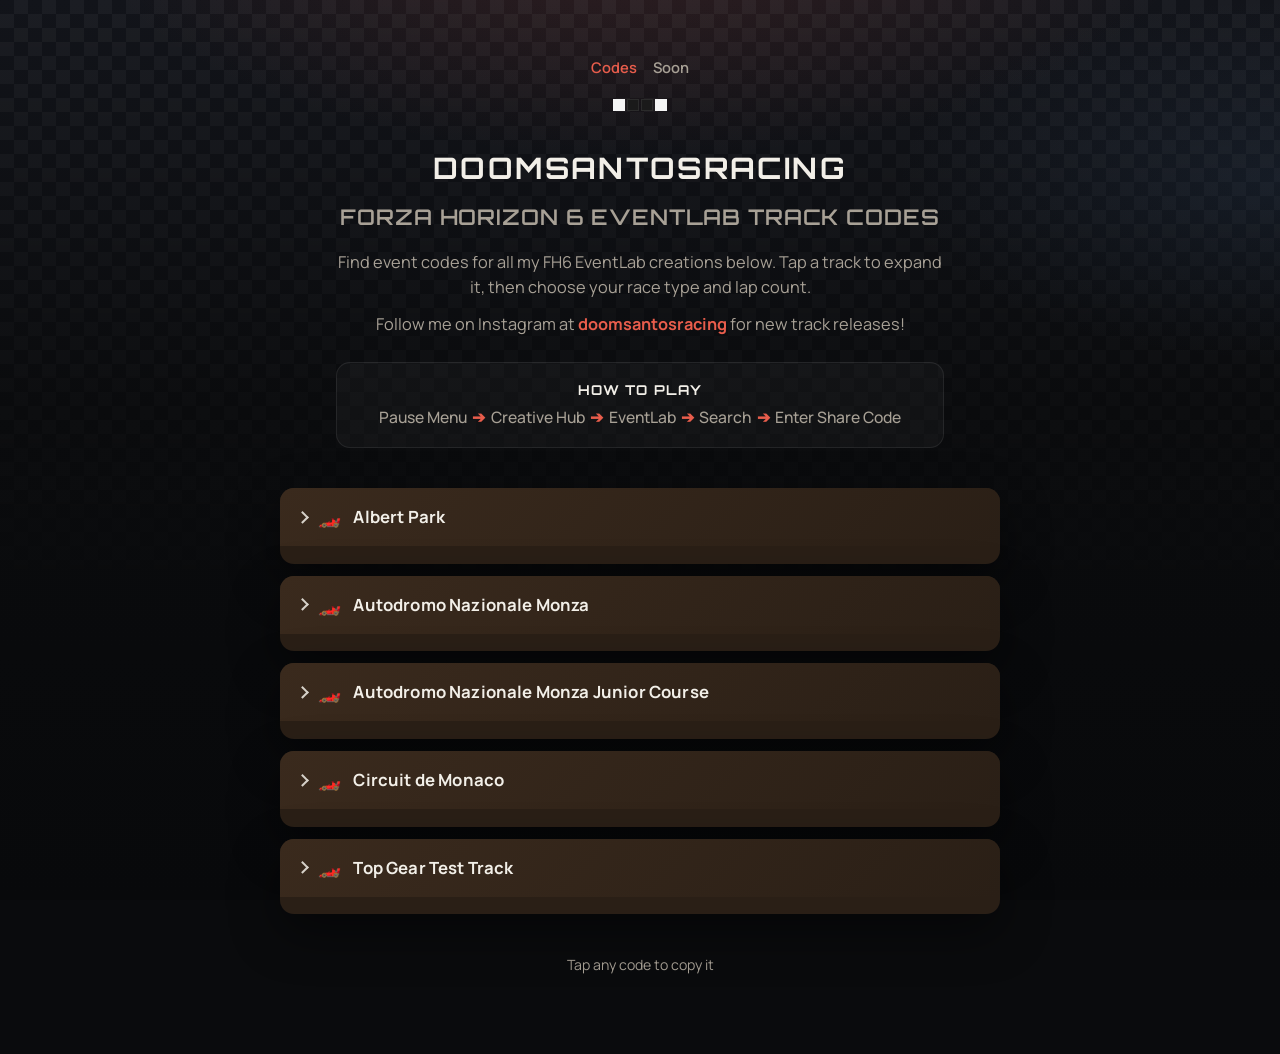
==== index.html @ 9445c9c2 "Replace public leaderboard with a vague coming-soon teaser. Hide the unfinished rankings UI while th" ====
<!DOCTYPE html>
<html lang="en">
  <head>
    <meta charset="UTF-8" />
    <meta name="viewport" content="width=device-width, initial-scale=1" />
    <meta
      name="description"
      content="Forza Horizon 6 EventLab track share codes from doomsantosracing. Tap a track, pick race type and laps, copy the code."
    />
    <title>Forza Horizon 6 EventLab Track Codes · doomsantosracing</title>
    <link rel="preconnect" href="https://fonts.googleapis.com" />
    <link rel="preconnect" href="https://fonts.gstatic.com" crossorigin />
    <link
      href="https://fonts.googleapis.com/css2?family=Orbitron:wght@600;700&family=Manrope:wght@400;500;600;700&display=swap"
      rel="stylesheet"
    />
    <link rel="stylesheet" href="styles.css" />
  </head>
  <body>
    <div class="atmosphere" aria-hidden="true"></div>

    <main class="page">
      <nav class="site-nav" aria-label="Site">
        <a href="./" aria-current="page">Codes</a>
        <a href="./leaderboard.html">Soon</a>
      </nav>
      <header class="hero">
        <div class="flag" aria-hidden="true">
          <span></span><span></span><span></span><span></span>
        </div>
        <p class="brand">doomsantosracing</p>
        <h1 id="page-title">Forza Horizon 6 EventLab Track Codes</h1>
        <p id="page-tagline" class="tagline"></p>
        <p class="instagram-line">
          Follow me on Instagram at
          <a id="instagram-link" href="#" target="_blank" rel="noopener noreferrer"
            >doomsantosracing</a
          >
          for new track releases!
        </p>
        <div class="how-to">
          <p class="how-to-title">How to play</p>
          <p class="how-to-steps">
            Pause Menu <span aria-hidden="true">➔</span> Creative Hub
            <span aria-hidden="true">➔</span> EventLab
            <span aria-hidden="true">➔</span> Search
            <span aria-hidden="true">➔</span> Enter Share Code
          </p>
        </div>
      </header>

      <section class="tracks" aria-label="Track codes">
        <div id="track-list" class="track-list"></div>
        <p id="load-error" class="load-error" hidden>
          Couldn’t load track data. Check that <code>data/tracks.json</code> is
          available.
        </p>
      </section>

      <footer class="footer">
        <p>Tap any code to copy it</p>
      </footer>
    </main>

    <div id="toast" class="toast" role="status" aria-live="polite" hidden></div>
    <script src="app.js" defer></script>
  </body>
</html>
---- styles.css ----
:root {
  --bg-deep: #0a0b0d;
  --bg-panel: #14161b;
  --bg-track: #2a1f16;
  --bg-track-hover: #35271c;
  --bg-variant: #1a2230;
  --bg-variant-open: #223044;
  --text: #f2efe8;
  --text-muted: #a8a196;
  --accent: #e85d4c;
  --accent-soft: rgba(232, 93, 76, 0.18);
  --line: rgba(255, 255, 255, 0.08);
  --shadow: 0 18px 50px rgba(0, 0, 0, 0.45);
  --radius: 14px;
  --font-display: "Orbitron", sans-serif;
  --font-body: "Manrope", sans-serif;
}

*,
*::before,
*::after {
  box-sizing: border-box;
}

html {
  scroll-behavior: smooth;
}

body {
  margin: 0;
  min-height: 100vh;
  font-family: var(--font-body);
  color: var(--text);
  background: var(--bg-deep);
  line-height: 1.55;
}

.atmosphere {
  position: fixed;
  inset: 0;
  z-index: -1;
  background:
    radial-gradient(ellipse 80% 50% at 50% -10%, rgba(232, 93, 76, 0.16), transparent 55%),
    radial-gradient(ellipse 60% 40% at 100% 20%, rgba(70, 110, 160, 0.12), transparent 50%),
    linear-gradient(180deg, #12141a 0%, var(--bg-deep) 45%, #08090b 100%);
}

.atmosphere::after {
  content: "";
  position: absolute;
  inset: 0;
  opacity: 0.07;
  background-image:
    linear-gradient(45deg, #fff 25%, transparent 25%),
    linear-gradient(-45deg, #fff 25%, transparent 25%),
    linear-gradient(45deg, transparent 75%, #fff 75%),
    linear-gradient(-45deg, transparent 75%, #fff 75%);
  background-size: 28px 28px;
  background-position: 0 0, 0 14px, 14px -14px, -14px 0;
  mask-image: linear-gradient(180deg, rgba(0, 0, 0, 0.55), transparent 70%);
  pointer-events: none;
}

.page {
  width: min(720px, calc(100% - 2rem));
  margin: 0 auto;
  padding: 3.5rem 0 4rem;
}

.hero {
  text-align: center;
  margin-bottom: 2.5rem;
  animation: rise 0.7s ease both;
}

.flag {
  display: grid;
  grid-template-columns: repeat(4, 12px);
  grid-template-rows: repeat(2, 12px);
  gap: 2px;
  width: fit-content;
  margin: 0 auto 1.25rem;
}

.flag span {
  background: #f5f5f5;
}

.flag span:nth-child(2),
.flag span:nth-child(3),
.flag span:nth-child(5),
.flag span:nth-child(8) {
  background: #1a1a1a;
  box-shadow: inset 0 0 0 1px rgba(255, 255, 255, 0.08);
}

.brand {
  margin: 0 0 0.6rem;
  font-family: var(--font-display);
  font-size: clamp(1.35rem, 4vw, 1.85rem);
  font-weight: 700;
  letter-spacing: 0.08em;
  text-transform: uppercase;
  color: var(--text);
}

h1 {
  margin: 0 0 1rem;
  font-family: var(--font-display);
  font-size: clamp(1.05rem, 3.2vw, 1.35rem);
  font-weight: 600;
  letter-spacing: 0.04em;
  text-transform: uppercase;
  color: var(--text-muted);
}

.tagline,
.instagram-line {
  margin: 0 auto;
  max-width: 38rem;
  color: var(--text-muted);
  font-size: 1.02rem;
}

.instagram-line {
  margin-top: 0.75rem;
}

.instagram-line a {
  color: var(--accent);
  font-weight: 700;
  text-decoration: none;
  border-bottom: 1px solid transparent;
  transition: border-color 0.2s ease, color 0.2s ease;
}

.instagram-line a:hover,
.instagram-line a:focus-visible {
  color: #ff7a6b;
  border-bottom-color: currentColor;
}

.how-to {
  margin: 1.5rem auto 0;
  max-width: 38rem;
  padding: 1rem 1.15rem;
  border: 1px solid var(--line);
  border-radius: var(--radius);
  background: rgba(255, 255, 255, 0.03);
}

.how-to-title {
  margin: 0 0 0.35rem;
  font-family: var(--font-display);
  font-size: 0.85rem;
  font-weight: 700;
  letter-spacing: 0.08em;
  text-transform: uppercase;
  color: var(--text);
}

.how-to-steps {
  margin: 0;
  color: var(--text-muted);
  font-size: 0.98rem;
  font-weight: 500;
  line-height: 1.65;
}

.how-to-steps span {
  color: var(--accent);
  margin: 0 0.15rem;
  font-weight: 700;
}

.track-list {
  display: flex;
  flex-direction: column;
  gap: 0.75rem;
}

.track {
  border-radius: var(--radius);
  overflow: hidden;
  background: var(--bg-track);
  box-shadow: var(--shadow);
  animation: rise 0.65s ease both;
}

.track:nth-child(1) { animation-delay: 0.05s; }
.track:nth-child(2) { animation-delay: 0.12s; }
.track:nth-child(3) { animation-delay: 0.19s; }
.track:nth-child(4) { animation-delay: 0.26s; }
.track:nth-child(5) { animation-delay: 0.33s; }

.track-toggle,
.variant-toggle {
  width: 100%;
  display: flex;
  align-items: center;
  gap: 0.75rem;
  padding: 1rem 1.1rem;
  border: 0;
  background: transparent;
  color: inherit;
  font: inherit;
  text-align: left;
  cursor: pointer;
}

.track-toggle {
  background: linear-gradient(135deg, #3a2a1d 0%, #2a1f16 100%);
  transition: background 0.2s ease;
}

.track-toggle:hover,
.track-toggle:focus-visible {
  background: linear-gradient(135deg, #463525 0%, var(--bg-track-hover) 100%);
}

.track-toggle:focus-visible,
.variant-toggle:focus-visible,
.code-btn:focus-visible {
  outline: 2px solid var(--accent);
  outline-offset: 2px;
}

.chevron {
  width: 0.55rem;
  height: 0.55rem;
  border-right: 2px solid currentColor;
  border-bottom: 2px solid currentColor;
  transform: rotate(-45deg);
  transition: transform 0.25s ease;
  flex-shrink: 0;
  opacity: 0.85;
}

.track.is-open > .track-toggle .chevron,
.variant.is-open > .variant-toggle .chevron {
  transform: rotate(45deg);
}

.track-name {
  font-weight: 700;
  font-size: 1.05rem;
  letter-spacing: 0.01em;
}

.track-icon,
.variant-icon {
  font-size: 1.15rem;
  line-height: 1;
}

.track-body,
.variant-body {
  display: grid;
  grid-template-rows: 0fr;
  transition: grid-template-rows 0.28s ease;
}

.track.is-open > .track-body,
.variant.is-open > .variant-body {
  grid-template-rows: 1fr;
}

.track-body > .inner,
.variant-body > .inner {
  overflow: hidden;
}

.track-body > .inner {
  padding: 0.35rem 0.65rem 0.75rem;
  display: flex;
  flex-direction: column;
  gap: 0.45rem;
}

.variant {
  border-radius: 10px;
  background: var(--bg-variant);
  overflow: hidden;
}

.variant-toggle {
  padding: 0.85rem 0.95rem;
  transition: background 0.2s ease;
}

.variant.is-open > .variant-toggle,
.variant-toggle:hover,
.variant-toggle:focus-visible {
  background: var(--bg-variant-open);
}

.variant-label {
  font-weight: 600;
  font-size: 0.98rem;
}

.variant-body > .inner {
  padding: 0 0.75rem 0.85rem;
}

.coming-soon {
  margin: 0;
  padding: 0.35rem 0.15rem 0.25rem;
  color: var(--text-muted);
  font-style: italic;
}

.events {
  list-style: none;
  margin: 0;
  padding: 0;
  display: flex;
  flex-direction: column;
  gap: 0.35rem;
}

.code-btn {
  width: 100%;
  display: flex;
  align-items: baseline;
  justify-content: space-between;
  gap: 1rem;
  padding: 0.7rem 0.8rem;
  border: 1px solid var(--line);
  border-radius: 10px;
  background: rgba(255, 255, 255, 0.03);
  color: inherit;
  font: inherit;
  cursor: pointer;
  transition: background 0.2s ease, border-color 0.2s ease, transform 0.15s ease;
}

.code-btn:hover {
  background: var(--accent-soft);
  border-color: rgba(232, 93, 76, 0.35);
}

.code-btn:active {
  transform: scale(0.985);
}

.code-btn .laps {
  color: var(--text);
  font-weight: 600;
}

.code-btn .code {
  font-family: var(--font-display);
  font-size: 0.95rem;
  letter-spacing: 0.04em;
  color: var(--accent);
  font-weight: 700;
}

.code-btn .hint {
  display: none;
  font-size: 0.75rem;
  color: var(--text-muted);
  font-weight: 500;
}

@media (hover: hover) {
  .code-btn:hover .hint {
    display: inline;
  }
}

.footer {
  margin-top: 2.5rem;
  text-align: center;
  color: var(--text-muted);
  font-size: 0.88rem;
}

.footer code {
  font-size: 0.82em;
  color: #d0cbc2;
}

.load-error {
  padding: 1rem;
  border: 1px solid rgba(232, 93, 76, 0.4);
  border-radius: var(--radius);
  background: var(--accent-soft);
  color: var(--text);
}

.toast {
  position: fixed;
  left: 50%;
  bottom: 1.4rem;
  transform: translateX(-50%) translateY(120%);
  padding: 0.75rem 1.1rem;
  border-radius: 999px;
  background: #1f2430;
  border: 1px solid rgba(232, 93, 76, 0.45);
  color: var(--text);
  font-weight: 600;
  box-shadow: var(--shadow);
  transition: transform 0.28s ease, opacity 0.28s ease;
  opacity: 0;
  z-index: 20;
}

.toast.is-visible {
  transform: translateX(-50%) translateY(0);
  opacity: 1;
}

@keyframes rise {
  from {
    opacity: 0;
    transform: translateY(14px);
  }
  to {
    opacity: 1;
    transform: translateY(0);
  }
}

@media (max-width: 520px) {
  .page {
    width: min(100% - 1.25rem, 720px);
    padding-top: 2.25rem;
  }

  .code-btn {
    flex-wrap: wrap;
  }

  .code-btn .code {
    font-size: 0.9rem;
  }
}

.inline-link {
  color: var(--accent);
  font-weight: 700;
  text-decoration: none;
  border-bottom: 1px solid transparent;
}

.inline-link:hover,
.inline-link:focus-visible {
  color: #ff7a6b;
  border-bottom-color: currentColor;
}

.site-nav {
  display: flex;
  justify-content: center;
  gap: 1rem;
  margin: 0 0 1.25rem;
  font-size: 0.92rem;
}

.site-nav a {
  color: var(--text-muted);
  text-decoration: none;
  font-weight: 600;
}

.site-nav a:hover,
.site-nav a[aria-current="page"] {
  color: var(--accent);
}

.panel-block {
  margin-bottom: 1rem;
  padding: 1rem 1.1rem;
  border: 1px solid var(--line);
  border-radius: var(--radius);
  background: rgba(255, 255, 255, 0.03);
}

.control-grid {
  display: grid;
  grid-template-columns: 1fr 1fr;
  gap: 0.85rem;
}

.board-controls label {
  display: block;
  margin-bottom: 0.35rem;
  font-size: 0.78rem;
  letter-spacing: 0.06em;
  text-transform: uppercase;
  color: var(--text-muted);
}

.board-controls select {
  width: 100%;
  padding: 0.7rem 0.8rem;
  border-radius: 10px;
  border: 1px solid var(--line);
  background: rgba(255, 255, 255, 0.03);
  color: var(--text);
  font: inherit;
}

.board-meta {
  display: flex;
  justify-content: space-between;
  gap: 1rem;
  flex-wrap: wrap;
  margin-bottom: 0.75rem;
}

.muted {
  color: var(--text-muted);
  margin: 0;
}

.table-wrap {
  overflow-x: auto;
}

.board-table {
  width: 100%;
  border-collapse: collapse;
  font-variant-numeric: tabular-nums;
}

.board-table th,
.board-table td {
  text-align: left;
  padding: 0.7rem 0.4rem;
  border-bottom: 1px solid var(--line);
}

.board-table th {
  color: var(--text-muted);
  font-size: 0.78rem;
  letter-spacing: 0.05em;
  text-transform: uppercase;
}

.board-table .time {
  font-family: var(--font-display);
  color: var(--accent);
  font-weight: 700;
  letter-spacing: 0.03em;
}

@media (max-width: 560px) {
  .control-grid {
    grid-template-columns: 1fr;
  }
}

.teaser-hero {
  padding: 2rem 0 1rem;
}

.teaser-eyebrow {
  margin: 0 0 0.75rem;
  font-family: var(--font-display);
  font-size: 0.78rem;
  font-weight: 700;
  letter-spacing: 0.16em;
  text-transform: uppercase;
  color: var(--accent);
}

.teaser-pulse {
  display: flex;
  justify-content: center;
  gap: 0.55rem;
  margin-top: 2rem;
}

.teaser-pulse span {
  width: 0.55rem;
  height: 0.55rem;
  border-radius: 50%;
  background: var(--accent);
  opacity: 0.35;
  animation: teaser-dot 1.4s ease-in-out infinite;
}

.teaser-pulse span:nth-child(2) {
  animation-delay: 0.18s;
}

.teaser-pulse span:nth-child(3) {
  animation-delay: 0.36s;
}

@keyframes teaser-dot {
  0%,
  100% {
    opacity: 0.25;
    transform: translateY(0);
  }
  50% {
    opacity: 1;
    transform: translateY(-4px);
  }
}
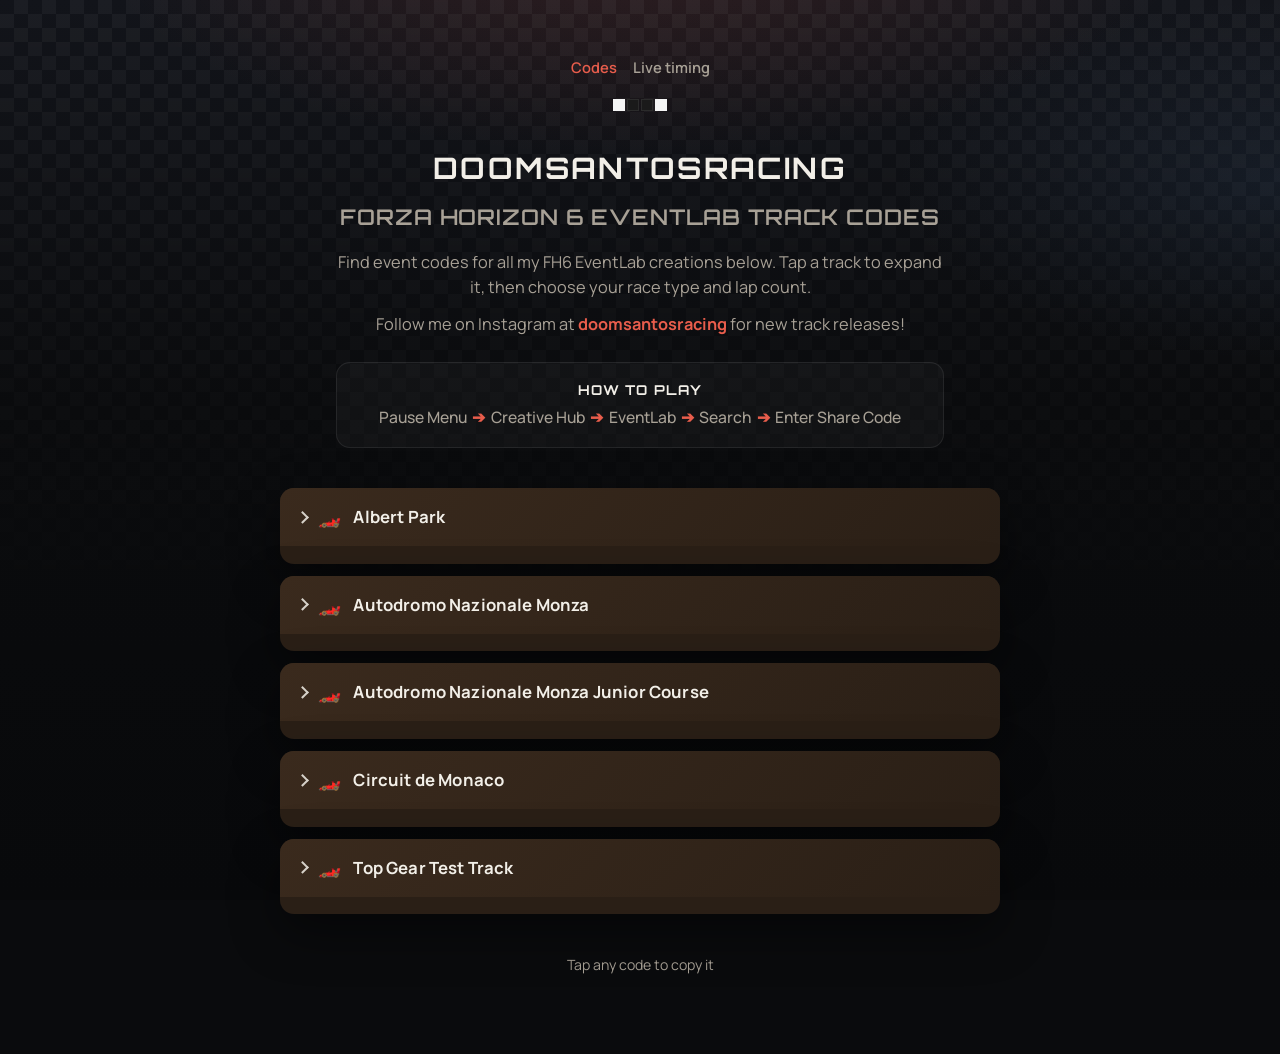
==== commit 3b10068c: "Ship Railway timing API, live public board, and friend collector build. Co-authored-by: Cursor <curs" ====
--- a/index.html
+++ b/index.html
@@ -22,7 +22,7 @@
     <main class="page">
       <nav class="site-nav" aria-label="Site">
         <a href="./" aria-current="page">Codes</a>
-        <a href="./leaderboard.html">Soon</a>
+        <a href="./leaderboard.html">Live timing</a>
       </nav>
       <header class="hero">
         <div class="flag" aria-hidden="true">
--- a/styles.css
+++ b/styles.css
@@ -478,10 +478,40 @@
   background: rgba(255, 255, 255, 0.03);
 }
 
+.section-title {
+  margin: 0 0 0.65rem;
+  font-family: var(--font-display);
+  font-size: 1.05rem;
+  letter-spacing: 0.04em;
+  text-transform: uppercase;
+}
+
+.live-list {
+  list-style: none;
+  margin: 0;
+  padding: 0;
+  display: grid;
+  gap: 0.45rem;
+}
+
+.live-list li {
+  padding: 0.45rem 0;
+  border-bottom: 1px solid var(--line);
+  font-variant-numeric: tabular-nums;
+}
+
+.live-list li:last-child {
+  border-bottom: 0;
+}
+
 .control-grid {
   display: grid;
   grid-template-columns: 1fr 1fr;
   gap: 0.85rem;
+}
+
+.control-grid-3 {
+  grid-template-columns: 1fr 1fr 1fr;
 }
 
 .board-controls label {
@@ -547,8 +577,96 @@
   letter-spacing: 0.03em;
 }
 
+.board-hint {
+  margin: 0 0 0.75rem;
+  font-size: 0.9rem;
+}
+
+.board-row {
+  cursor: pointer;
+}
+
+.board-row:hover,
+.board-row:focus-visible {
+  background: rgba(255, 255, 255, 0.04);
+  outline: none;
+}
+
+.board-row.is-open {
+  background: rgba(232, 93, 76, 0.08);
+}
+
+.driver-name {
+  font-weight: 700;
+}
+
+.lap-count {
+  display: inline-block;
+  margin-left: 0.45rem;
+  font-size: 0.8rem;
+}
+
+.board-updated {
+  margin-top: 0.2rem;
+  font-size: 0.78rem;
+}
+
+.board-detail-head td {
+  border-bottom: 0;
+  padding-top: 0.85rem;
+  font-size: 0.82rem;
+}
+
+.board-detail td {
+  border-bottom: 1px solid rgba(255, 255, 255, 0.04);
+  color: var(--text-muted);
+  font-size: 0.9rem;
+}
+
+.board-detail.is-best td {
+  color: var(--text);
+}
+
+.board-detail.is-best .time {
+  color: var(--accent);
+}
+
+.best-tag {
+  display: inline-block;
+  margin-left: 0.35rem;
+  padding: 0.1rem 0.4rem;
+  border: 1px solid rgba(232, 93, 76, 0.45);
+  border-radius: 999px;
+  font-size: 0.68rem;
+  letter-spacing: 0.06em;
+  text-transform: uppercase;
+  color: var(--accent);
+  font-family: var(--font-body);
+  font-weight: 700;
+}
+
+.integrity-pill {
+  display: inline-block;
+  padding: 0.2rem 0.55rem;
+  border-radius: 999px;
+  border: 1px solid var(--line);
+  font-size: 0.82rem;
+  font-weight: 600;
+}
+
+.integrity-pill.clean {
+  color: #3ecf8e;
+  border-color: rgba(62, 207, 142, 0.45);
+}
+
+.integrity-pill.rewound {
+  color: #e8b84c;
+  border-color: rgba(232, 184, 76, 0.5);
+}
+
 @media (max-width: 560px) {
-  .control-grid {
+  .control-grid,
+  .control-grid-3 {
     grid-template-columns: 1fr;
   }
 }
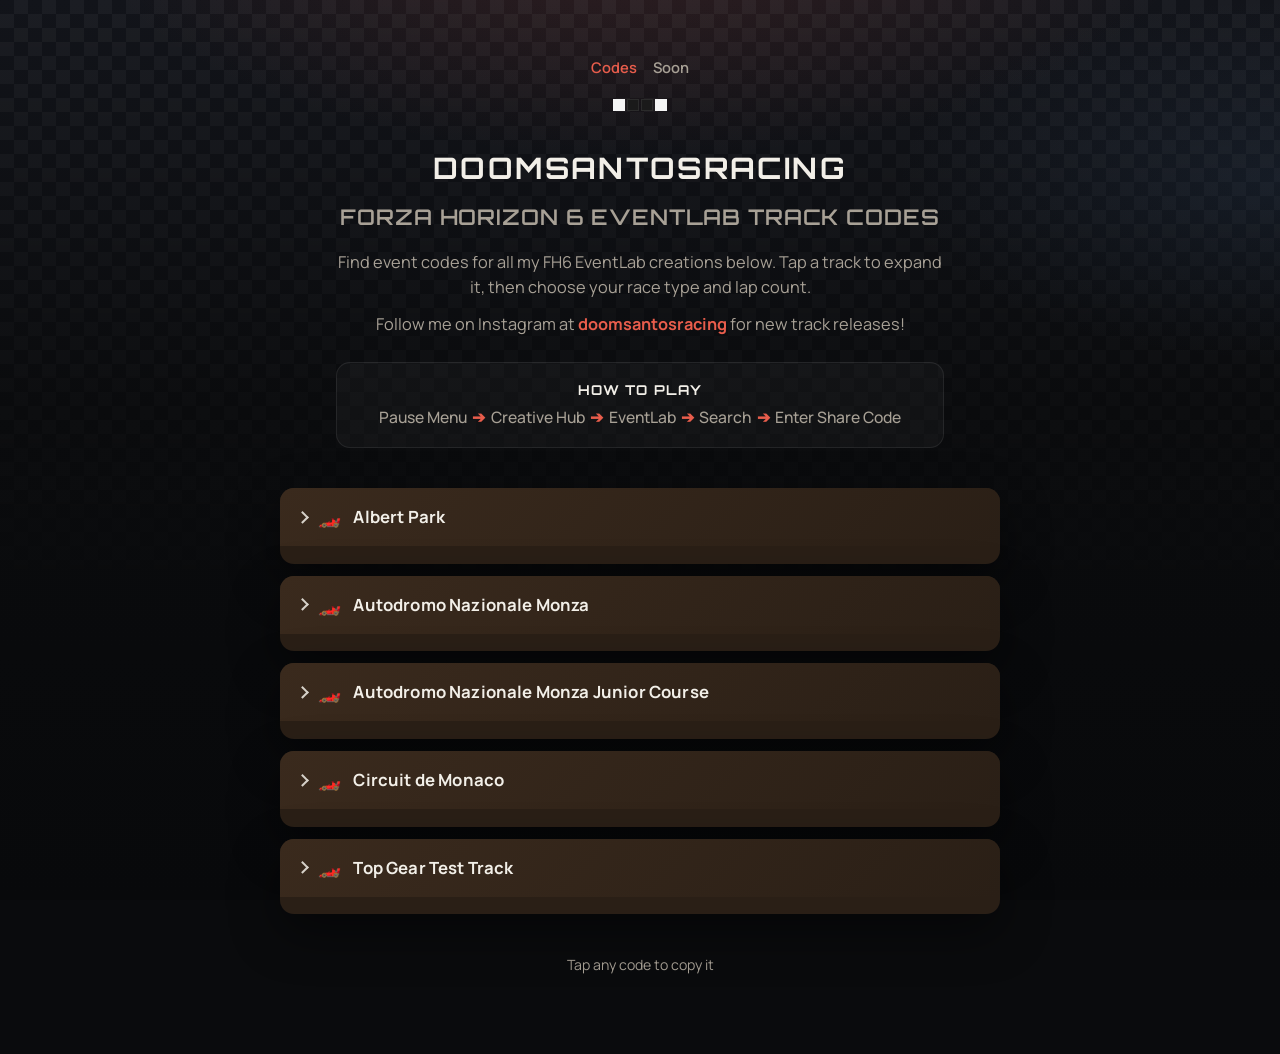
==== commit c9dcfe8e: "Restore public coming-soon page; keep timing lab private. Co-authored-by: Cursor <cursoragent@cursor" ====
--- a/index.html
+++ b/index.html
@@ -22,7 +22,7 @@
     <main class="page">
       <nav class="site-nav" aria-label="Site">
         <a href="./" aria-current="page">Codes</a>
-        <a href="./leaderboard.html">Live timing</a>
+        <a href="./leaderboard.html">Soon</a>
       </nav>
       <header class="hero">
         <div class="flag" aria-hidden="true">
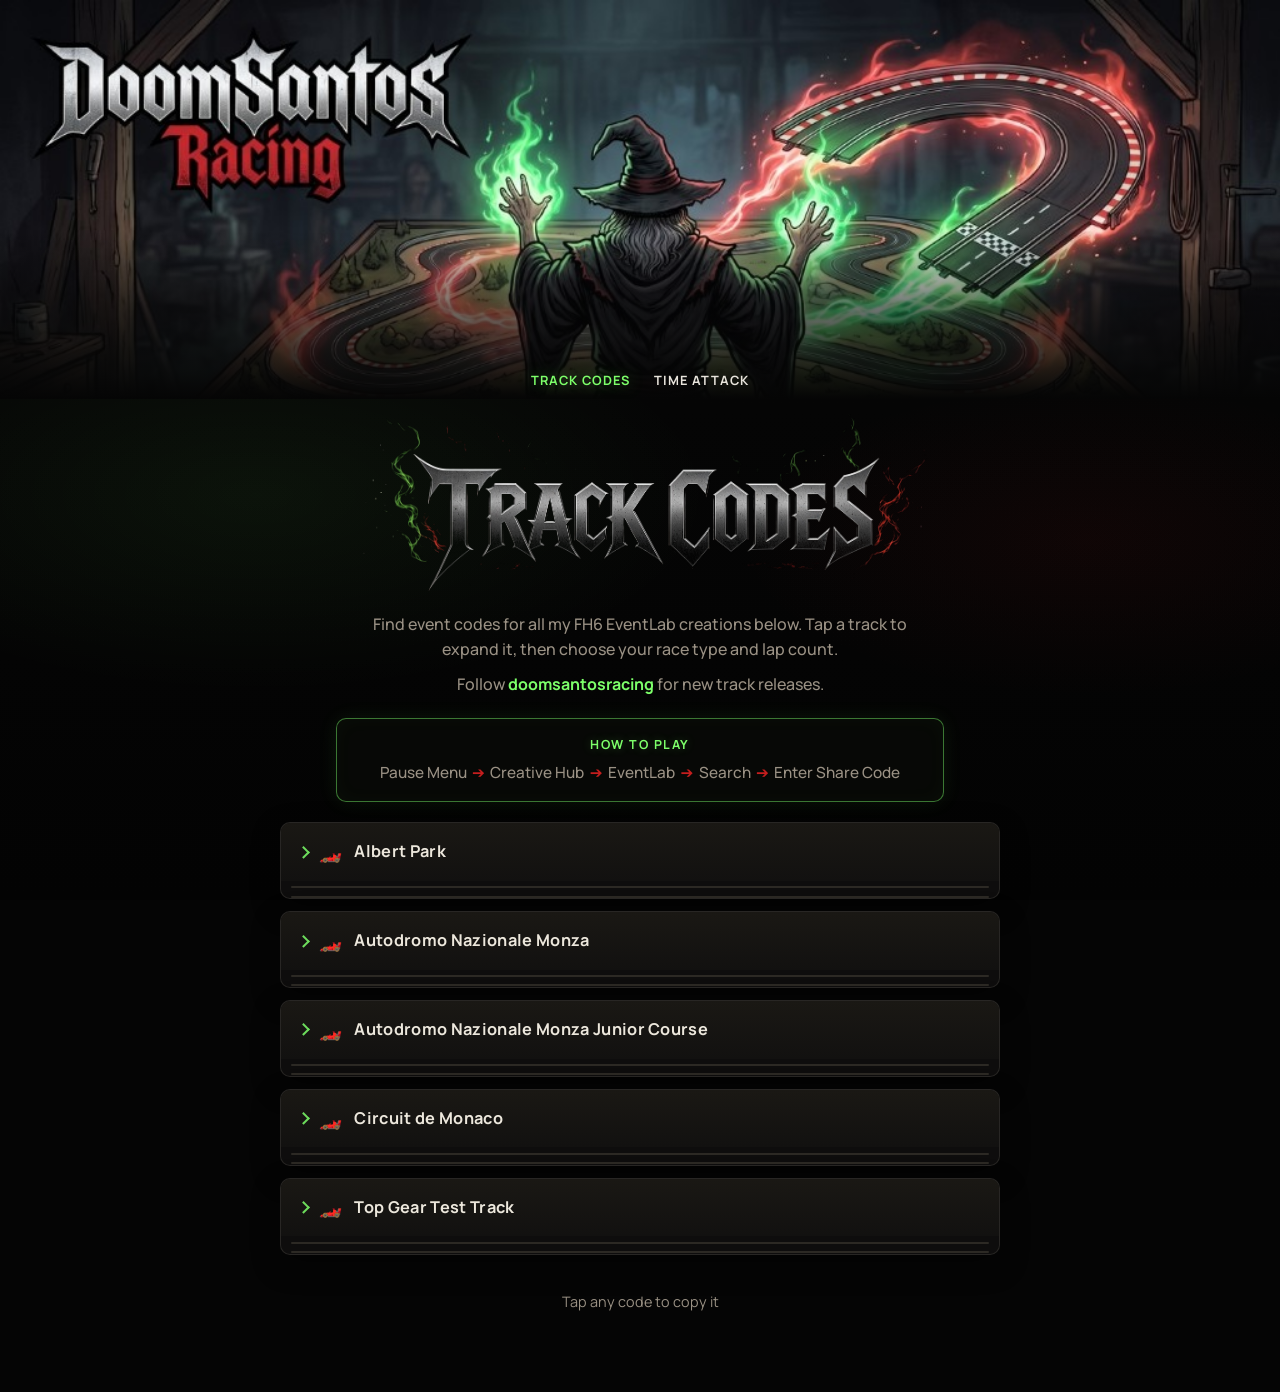
==== commit 3bf1ec3e: "Ship DoomSantos doom-metal site theme and Time Attack teaser. Apply the CD-approved banner, title ar" ====
--- a/index.html
+++ b/index.html
@@ -5,13 +5,13 @@
     <meta name="viewport" content="width=device-width, initial-scale=1" />
     <meta
       name="description"
-      content="Forza Horizon 6 EventLab track share codes from doomsantosracing. Tap a track, pick race type and laps, copy the code."
+      content="DoomSantos Racing EventLab track share codes. Tap a track, pick race type and laps, copy the code."
     />
-    <title>Forza Horizon 6 EventLab Track Codes · doomsantosracing</title>
+    <title>Track Codes · DoomSantos Racing</title>
     <link rel="preconnect" href="https://fonts.googleapis.com" />
     <link rel="preconnect" href="https://fonts.gstatic.com" crossorigin />
     <link
-      href="https://fonts.googleapis.com/css2?family=Orbitron:wght@600;700&family=Manrope:wght@400;500;600;700&display=swap"
+      href="https://fonts.googleapis.com/css2?family=Manrope:wght@400;500;600;700;800&display=swap"
       rel="stylesheet"
     />
     <link rel="stylesheet" href="styles.css" />
@@ -19,24 +19,37 @@
   <body>
     <div class="atmosphere" aria-hidden="true"></div>
 
+    <div class="banner-hero">
+      <img
+        class="banner-art"
+        src="assets/brand/banner-hero.jpg"
+        alt="DoomSantos Racing — wizard forging a race track"
+        width="1024"
+        height="319"
+      />
+    </div>
+
     <main class="page">
-      <nav class="site-nav" aria-label="Site">
-        <a href="./" aria-current="page">Codes</a>
-        <a href="./leaderboard.html">Soon</a>
-      </nav>
       <header class="hero">
-        <div class="flag" aria-hidden="true">
-          <span></span><span></span><span></span><span></span>
-        </div>
-        <p class="brand">doomsantosracing</p>
-        <h1 id="page-title">Forza Horizon 6 EventLab Track Codes</h1>
+        <nav class="site-nav" aria-label="Site">
+          <a href="./" aria-current="page">Track Codes</a>
+          <a href="./leaderboard.html">Time Attack</a>
+        </nav>
+        <h1 id="page-title" class="page-title-fallback">Track Codes</h1>
+        <img
+          class="title-art"
+          src="assets/brand/title-track-codes-blend.png"
+          alt="Track Codes"
+          width="640"
+          height="200"
+        />
         <p id="page-tagline" class="tagline"></p>
         <p class="instagram-line">
-          Follow me on Instagram at
+          Follow
           <a id="instagram-link" href="#" target="_blank" rel="noopener noreferrer"
             >doomsantosracing</a
           >
-          for new track releases!
+          for new track releases.
         </p>
         <div class="how-to">
           <p class="how-to-title">How to play</p>
--- a/styles.css
+++ b/styles.css
@@ -1,19 +1,28 @@
+/* DoomSantos Racing — dark fantasy / doom metal theme */
+
 :root {
-  --bg-deep: #0a0b0d;
-  --bg-panel: #14161b;
-  --bg-track: #2a1f16;
-  --bg-track-hover: #35271c;
-  --bg-variant: #1a2230;
-  --bg-variant-open: #223044;
-  --text: #f2efe8;
-  --text-muted: #a8a196;
-  --accent: #e85d4c;
-  --accent-soft: rgba(232, 93, 76, 0.18);
-  --line: rgba(255, 255, 255, 0.08);
-  --shadow: 0 18px 50px rgba(0, 0, 0, 0.45);
-  --radius: 14px;
-  --font-display: "Orbitron", sans-serif;
-  --font-body: "Manrope", sans-serif;
+  --bg-void: #050505;
+  --bg-deep: #050505;
+  --bg-panel: #121110;
+  --bg-panel-lift: #1a1814;
+  --bg-track: #121110;
+  --bg-track-hover: #221f19;
+  --bg-variant: #161410;
+  --bg-variant-open: #1e1a14;
+  --text: #ece7dc;
+  --text-muted: #9a9184;
+  --green: #7dff6a;
+  --green-dim: rgba(125, 255, 106, 0.12);
+  --green-glow: rgba(125, 255, 106, 0.4);
+  --red: #c41e1e;
+  --accent: var(--green);
+  --accent-soft: var(--green-dim);
+  --line: rgba(232, 226, 214, 0.1);
+  --shadow: 0 10px 28px rgba(0, 0, 0, 0.35);
+  --radius: 10px;
+  --font-display: "Manrope", system-ui, sans-serif;
+  --font-ui: "Manrope", system-ui, sans-serif;
+  --font-body: "Manrope", system-ui, sans-serif;
 }
 
 *,
@@ -29,150 +38,347 @@
 body {
   margin: 0;
   min-height: 100vh;
-  font-family: var(--font-body);
+  font-family: var(--font-ui);
   color: var(--text);
-  background: var(--bg-deep);
+  background: var(--bg-void);
   line-height: 1.55;
 }
 
 .atmosphere {
   position: fixed;
   inset: 0;
-  z-index: -1;
+  z-index: -2;
   background:
-    radial-gradient(ellipse 80% 50% at 50% -10%, rgba(232, 93, 76, 0.16), transparent 55%),
-    radial-gradient(ellipse 60% 40% at 100% 20%, rgba(70, 110, 160, 0.12), transparent 50%),
-    linear-gradient(180deg, #12141a 0%, var(--bg-deep) 45%, #08090b 100%);
-}
-
-.atmosphere::after {
+    radial-gradient(ellipse 65% 40% at 20% 55%, rgba(125, 255, 106, 0.06), transparent 55%),
+    radial-gradient(ellipse 55% 35% at 85% 60%, rgba(196, 30, 30, 0.06), transparent 50%),
+    linear-gradient(180deg, #0a0908 0%, var(--bg-void) 45%, #030303 100%);
+}
+
+.banner-hero {
+  position: relative;
+  width: 100%;
+  overflow: hidden;
+  border: 0;
+  box-shadow: none;
+  line-height: 0;
+}
+
+.banner-hero > img.banner-art {
+  display: block;
+  width: 100%;
+  height: auto;
+  object-fit: contain;
+  object-position: top center;
+}
+
+.banner-hero::after {
   content: "";
   position: absolute;
-  inset: 0;
-  opacity: 0.07;
-  background-image:
-    linear-gradient(45deg, #fff 25%, transparent 25%),
-    linear-gradient(-45deg, #fff 25%, transparent 25%),
-    linear-gradient(45deg, transparent 75%, #fff 75%),
-    linear-gradient(-45deg, transparent 75%, #fff 75%);
-  background-size: 28px 28px;
-  background-position: 0 0, 0 14px, 14px -14px, -14px 0;
-  mask-image: linear-gradient(180deg, rgba(0, 0, 0, 0.55), transparent 70%);
+  left: 0;
+  right: 0;
+  bottom: 0;
+  height: 42%;
+  background: linear-gradient(
+    180deg,
+    rgba(5, 5, 5, 0) 0%,
+    rgba(5, 5, 5, 0.55) 45%,
+    var(--bg-void) 100%
+  );
   pointer-events: none;
+  z-index: 1;
 }
 
 .page {
   width: min(720px, calc(100% - 2rem));
-  margin: 0 auto;
-  padding: 3.5rem 0 4rem;
+  margin: -1.75rem auto 0;
+  padding: 0 0 4rem;
+  position: relative;
+  z-index: 2;
 }
 
 .hero {
   text-align: center;
-  margin-bottom: 2.5rem;
+  margin-bottom: 1.25rem;
   animation: rise 0.7s ease both;
 }
 
-.flag {
-  display: grid;
-  grid-template-columns: repeat(4, 12px);
-  grid-template-rows: repeat(2, 12px);
-  gap: 2px;
-  width: fit-content;
-  margin: 0 auto 1.25rem;
-}
-
-.flag span {
-  background: #f5f5f5;
-}
-
-.flag span:nth-child(2),
-.flag span:nth-child(3),
-.flag span:nth-child(5),
-.flag span:nth-child(8) {
-  background: #1a1a1a;
-  box-shadow: inset 0 0 0 1px rgba(255, 255, 255, 0.08);
-}
-
-.brand {
-  margin: 0 0 0.6rem;
-  font-family: var(--font-display);
-  font-size: clamp(1.35rem, 4vw, 1.85rem);
-  font-weight: 700;
+.site-nav {
+  display: flex;
+  justify-content: center;
+  gap: 1.5rem;
+  margin: 0 0 1rem;
+  font-size: 0.88rem;
+}
+
+.site-nav a {
+  color: #e8e4dc;
+  text-decoration: none;
+  font-weight: 700;
+  letter-spacing: 0.08em;
+  text-transform: uppercase;
+  font-size: 0.8rem;
+  transition: color 0.2s ease, text-shadow 0.2s ease;
+}
+
+.site-nav a:hover,
+.site-nav a[aria-current="page"] {
+  color: var(--green);
+  text-shadow: 0 0 16px var(--green-glow);
+}
+
+.title-art {
+  display: block;
+  width: min(580px, 100%);
+  height: auto;
+  margin: 0.15rem auto 0.85rem;
+  background: transparent;
+}
+
+.title-art-ta {
+  width: min(520px, 96%);
+}
+
+.page-title-fallback {
+  position: absolute;
+  width: 1px;
+  height: 1px;
+  padding: 0;
+  margin: -1px;
+  overflow: hidden;
+  clip: rect(0, 0, 0, 0);
+  white-space: nowrap;
+  border: 0;
+}
+
+.lab-heading {
+  margin: 0 0 0.75rem;
+  font-size: clamp(1.25rem, 4vw, 1.55rem);
+  font-weight: 800;
   letter-spacing: 0.08em;
   text-transform: uppercase;
   color: var(--text);
 }
 
-h1 {
-  margin: 0 0 1rem;
-  font-family: var(--font-display);
-  font-size: clamp(1.05rem, 3.2vw, 1.35rem);
-  font-weight: 600;
-  letter-spacing: 0.04em;
+.teaser-eyebrow {
+  margin: -0.35rem 0 1rem;
+  font-family: var(--font-ui);
+  font-size: 0.78rem;
+  font-weight: 700;
+  letter-spacing: 0.16em;
   text-transform: uppercase;
-  color: var(--text-muted);
+  color: var(--red);
 }
 
 .tagline,
 .instagram-line {
   margin: 0 auto;
-  max-width: 38rem;
-  color: var(--text-muted);
-  font-size: 1.02rem;
+  max-width: 36rem;
+  color: var(--text-muted);
+  font-size: 1rem;
+  font-weight: 500;
 }
 
 .instagram-line {
-  margin-top: 0.75rem;
-}
-
-.instagram-line a {
-  color: var(--accent);
+  margin-top: 0.65rem;
+}
+
+.instagram-line a,
+.inline-link {
+  color: var(--green);
   font-weight: 700;
   text-decoration: none;
   border-bottom: 1px solid transparent;
-  transition: border-color 0.2s ease, color 0.2s ease;
 }
 
 .instagram-line a:hover,
-.instagram-line a:focus-visible {
-  color: #ff7a6b;
+.inline-link:hover,
+.instagram-line a:focus-visible,
+.inline-link:focus-visible {
+  color: #b8ff9a;
   border-bottom-color: currentColor;
 }
 
 .how-to {
-  margin: 1.5rem auto 0;
+  margin: 1.35rem auto 0;
   max-width: 38rem;
   padding: 1rem 1.15rem;
+  border: 1px solid rgba(125, 255, 106, 0.45);
+  border-radius: var(--radius);
+  background: rgba(10, 12, 8, 0.65);
+  box-shadow:
+    0 0 20px rgba(125, 255, 106, 0.08),
+    inset 0 0 20px rgba(125, 255, 106, 0.03);
+}
+
+.how-to-title {
+  margin: 0 0 0.35rem;
+  font-family: var(--font-ui);
+  font-size: 0.78rem;
+  font-weight: 700;
+  letter-spacing: 0.12em;
+  text-transform: uppercase;
+  color: var(--green);
+  text-shadow: 0 0 10px rgba(125, 255, 106, 0.25);
+}
+
+.how-to-steps {
+  margin: 0;
+  color: var(--text-muted);
+  font-size: 0.96rem;
+  font-weight: 500;
+  line-height: 1.65;
+}
+
+.how-to-steps span {
+  color: var(--red);
+  margin: 0 0.15rem;
+  font-weight: 700;
+}
+
+.ta-subnav {
+  display: flex;
+  flex-wrap: wrap;
+  justify-content: center;
+  gap: 0.55rem 1rem;
+  margin: 0 auto 1.75rem;
+  padding: 0.55rem 0.85rem;
+  width: fit-content;
+  max-width: 100%;
   border: 1px solid var(--line);
   border-radius: var(--radius);
-  background: rgba(255, 255, 255, 0.03);
-}
-
-.how-to-title {
-  margin: 0 0 0.35rem;
-  font-family: var(--font-display);
-  font-size: 0.85rem;
-  font-weight: 700;
-  letter-spacing: 0.08em;
+  background: rgba(18, 17, 16, 0.9);
+  font-size: 0.78rem;
+}
+
+.ta-subnav a,
+.ta-subnav-soon {
+  color: var(--text-muted);
+  text-decoration: none;
+  font-weight: 600;
+  letter-spacing: 0.04em;
+}
+
+.ta-subnav a:hover,
+.ta-subnav a[aria-current="page"] {
+  color: var(--green);
+  text-shadow: 0 0 10px var(--green-glow);
+}
+
+.ta-subnav-soon {
+  opacity: 0.55;
+  cursor: default;
+}
+
+.ta-subnav-soon::after {
+  content: " soon";
+  font-size: 0.68em;
+  letter-spacing: 0.1em;
   text-transform: uppercase;
+  color: var(--red);
+}
+
+.ta-teaser {
+  margin: 0 auto 2rem;
+  max-width: 38rem;
+  animation: rise 0.7s ease 0.08s both;
+}
+
+.ta-teaser .section-title,
+.section-title {
+  margin: 0 0 1rem;
+  text-align: center;
+  font-family: var(--font-ui);
+  font-size: 0.82rem;
+  font-weight: 700;
+  letter-spacing: 0.14em;
+  text-transform: uppercase;
+  color: var(--text-muted);
+}
+
+.ta-steps {
+  margin: 0;
+  padding: 0;
+  list-style: none;
+  display: grid;
+  gap: 0.75rem;
+  counter-reset: ta-step;
+}
+
+.ta-steps li {
+  position: relative;
+  padding: 1rem 1.1rem 1rem 3.15rem;
+  border: 1px solid var(--line);
+  border-radius: var(--radius);
+  background: var(--bg-panel);
+  counter-increment: ta-step;
+}
+
+.ta-steps li::before {
+  content: counter(ta-step);
+  position: absolute;
+  left: 1rem;
+  top: 1.05rem;
+  width: 1.45rem;
+  height: 1.45rem;
+  display: grid;
+  place-items: center;
+  border-radius: 50%;
+  background: var(--green-dim);
+  color: var(--green);
+  font-family: var(--font-ui);
+  font-size: 0.75rem;
+  font-weight: 800;
+  box-shadow: 0 0 10px rgba(125, 255, 106, 0.2);
+}
+
+.ta-steps strong {
+  display: block;
+  margin-bottom: 0.3rem;
+  padding-bottom: 0.25rem;
+  font-family: var(--font-ui);
+  font-size: 0.92rem;
+  font-weight: 700;
+  letter-spacing: 0.02em;
   color: var(--text);
-}
-
-.how-to-steps {
-  margin: 0;
-  color: var(--text-muted);
-  font-size: 0.98rem;
-  font-weight: 500;
-  line-height: 1.65;
-}
-
-.how-to-steps span {
-  color: var(--accent);
-  margin: 0 0.15rem;
-  font-weight: 700;
-}
-
+  border-bottom: 2px solid rgba(196, 30, 30, 0.55);
+  width: fit-content;
+}
+
+.ta-steps span {
+  display: block;
+  color: var(--text-muted);
+  font-size: 0.96rem;
+  line-height: 1.55;
+}
+
+.teaser-pulse {
+  display: flex;
+  justify-content: center;
+  gap: 0.55rem;
+  margin-top: 1.6rem;
+}
+
+.teaser-pulse span {
+  width: 0.45rem;
+  height: 0.45rem;
+  border-radius: 50%;
+  background: var(--green);
+  opacity: 0.35;
+  animation: teaser-dot 1.4s ease-in-out infinite;
+  box-shadow: 0 0 8px var(--green-glow);
+}
+
+.teaser-pulse span:nth-child(2) {
+  animation-delay: 0.18s;
+  background: var(--red);
+  box-shadow: 0 0 8px rgba(196, 30, 30, 0.5);
+}
+
+.teaser-pulse span:nth-child(3) {
+  animation-delay: 0.36s;
+}
+
+/* Track codes accordion (app.js) */
 .track-list {
   display: flex;
   flex-direction: column;
@@ -182,16 +388,17 @@
 .track {
   border-radius: var(--radius);
   overflow: hidden;
-  background: var(--bg-track);
+  background: var(--bg-panel);
+  border: 1px solid var(--line);
   box-shadow: var(--shadow);
-  animation: rise 0.65s ease both;
+  animation: rise 0.6s ease both;
 }
 
 .track:nth-child(1) { animation-delay: 0.05s; }
-.track:nth-child(2) { animation-delay: 0.12s; }
-.track:nth-child(3) { animation-delay: 0.19s; }
-.track:nth-child(4) { animation-delay: 0.26s; }
-.track:nth-child(5) { animation-delay: 0.33s; }
+.track:nth-child(2) { animation-delay: 0.1s; }
+.track:nth-child(3) { animation-delay: 0.15s; }
+.track:nth-child(4) { animation-delay: 0.2s; }
+.track:nth-child(5) { animation-delay: 0.25s; }
 
 .track-toggle,
 .variant-toggle {
@@ -209,27 +416,28 @@
 }
 
 .track-toggle {
-  background: linear-gradient(135deg, #3a2a1d 0%, #2a1f16 100%);
-  transition: background 0.2s ease;
+  background: linear-gradient(180deg, #1a1814 0%, #121110 100%);
+  transition: background 0.2s ease, box-shadow 0.2s ease;
 }
 
 .track-toggle:hover,
 .track-toggle:focus-visible {
-  background: linear-gradient(135deg, #463525 0%, var(--bg-track-hover) 100%);
+  background: linear-gradient(180deg, #221f19 0%, #161410 100%);
+  box-shadow: inset 0 0 0 1px rgba(125, 255, 106, 0.28);
 }
 
 .track-toggle:focus-visible,
 .variant-toggle:focus-visible,
 .code-btn:focus-visible {
-  outline: 2px solid var(--accent);
+  outline: 2px solid var(--green);
   outline-offset: 2px;
 }
 
 .chevron {
   width: 0.55rem;
   height: 0.55rem;
-  border-right: 2px solid currentColor;
-  border-bottom: 2px solid currentColor;
+  border-right: 2px solid var(--green);
+  border-bottom: 2px solid var(--green);
   transform: rotate(-45deg);
   transition: transform 0.25s ease;
   flex-shrink: 0;
@@ -242,9 +450,10 @@
 }
 
 .track-name {
-  font-weight: 700;
-  font-size: 1.05rem;
-  letter-spacing: 0.01em;
+  flex: 1;
+  font-weight: 700;
+  font-size: 1.02rem;
+  letter-spacing: 0.02em;
 }
 
 .track-icon,
@@ -275,12 +484,14 @@
   display: flex;
   flex-direction: column;
   gap: 0.45rem;
+  background: rgba(0, 0, 0, 0.22);
 }
 
 .variant {
   border-radius: 10px;
   background: var(--bg-variant);
   overflow: hidden;
+  border: 1px solid var(--line);
 }
 
 .variant-toggle {
@@ -291,7 +502,7 @@
 .variant.is-open > .variant-toggle,
 .variant-toggle:hover,
 .variant-toggle:focus-visible {
-  background: var(--bg-variant-open);
+  background: var(--green-dim);
 }
 
 .variant-label {
@@ -328,7 +539,7 @@
   padding: 0.7rem 0.8rem;
   border: 1px solid var(--line);
   border-radius: 10px;
-  background: rgba(255, 255, 255, 0.03);
+  background: rgba(255, 255, 255, 0.02);
   color: inherit;
   font: inherit;
   cursor: pointer;
@@ -336,8 +547,8 @@
 }
 
 .code-btn:hover {
-  background: var(--accent-soft);
-  border-color: rgba(232, 93, 76, 0.35);
+  background: var(--green-dim);
+  border-color: rgba(125, 255, 106, 0.4);
 }
 
 .code-btn:active {
@@ -350,11 +561,12 @@
 }
 
 .code-btn .code {
-  font-family: var(--font-display);
+  font-family: ui-monospace, "Cascadia Code", monospace;
   font-size: 0.95rem;
-  letter-spacing: 0.04em;
-  color: var(--accent);
-  font-weight: 700;
+  letter-spacing: 0.06em;
+  color: var(--green);
+  font-weight: 700;
+  text-shadow: 0 0 8px rgba(125, 255, 106, 0.25);
 }
 
 .code-btn .hint {
@@ -371,10 +583,10 @@
 }
 
 .footer {
-  margin-top: 2.5rem;
+  margin-top: 2.25rem;
   text-align: center;
   color: var(--text-muted);
-  font-size: 0.88rem;
+  font-size: 0.9rem;
 }
 
 .footer code {
@@ -384,10 +596,11 @@
 
 .load-error {
   padding: 1rem;
-  border: 1px solid rgba(232, 93, 76, 0.4);
+  border: 1px solid rgba(196, 30, 30, 0.4);
   border-radius: var(--radius);
-  background: var(--accent-soft);
-  color: var(--text);
+  background: rgba(196, 30, 30, 0.12);
+  color: #f0a0a0;
+  text-align: center;
 }
 
 .toast {
@@ -396,10 +609,10 @@
   bottom: 1.4rem;
   transform: translateX(-50%) translateY(120%);
   padding: 0.75rem 1.1rem;
-  border-radius: 999px;
-  background: #1f2430;
-  border: 1px solid rgba(232, 93, 76, 0.45);
-  color: var(--text);
+  border-radius: 8px;
+  background: rgba(10, 12, 8, 0.95);
+  border: 1px solid rgba(125, 255, 106, 0.35);
+  color: var(--green);
   font-weight: 600;
   box-shadow: var(--shadow);
   transition: transform 0.28s ease, opacity 0.28s ease;
@@ -412,78 +625,13 @@
   opacity: 1;
 }
 
-@keyframes rise {
-  from {
-    opacity: 0;
-    transform: translateY(14px);
-  }
-  to {
-    opacity: 1;
-    transform: translateY(0);
-  }
-}
-
-@media (max-width: 520px) {
-  .page {
-    width: min(100% - 1.25rem, 720px);
-    padding-top: 2.25rem;
-  }
-
-  .code-btn {
-    flex-wrap: wrap;
-  }
-
-  .code-btn .code {
-    font-size: 0.9rem;
-  }
-}
-
-.inline-link {
-  color: var(--accent);
-  font-weight: 700;
-  text-decoration: none;
-  border-bottom: 1px solid transparent;
-}
-
-.inline-link:hover,
-.inline-link:focus-visible {
-  color: #ff7a6b;
-  border-bottom-color: currentColor;
-}
-
-.site-nav {
-  display: flex;
-  justify-content: center;
-  gap: 1rem;
-  margin: 0 0 1.25rem;
-  font-size: 0.92rem;
-}
-
-.site-nav a {
-  color: var(--text-muted);
-  text-decoration: none;
-  font-weight: 600;
-}
-
-.site-nav a:hover,
-.site-nav a[aria-current="page"] {
-  color: var(--accent);
-}
-
+/* Lab board */
 .panel-block {
   margin-bottom: 1rem;
   padding: 1rem 1.1rem;
   border: 1px solid var(--line);
   border-radius: var(--radius);
   background: rgba(255, 255, 255, 0.03);
-}
-
-.section-title {
-  margin: 0 0 0.65rem;
-  font-family: var(--font-display);
-  font-size: 1.05rem;
-  letter-spacing: 0.04em;
-  text-transform: uppercase;
 }
 
 .live-list {
@@ -572,7 +720,7 @@
 
 .board-table .time {
   font-family: var(--font-display);
-  color: var(--accent);
+  color: var(--green);
   font-weight: 700;
   letter-spacing: 0.03em;
 }
@@ -588,12 +736,12 @@
 
 .board-row:hover,
 .board-row:focus-visible {
-  background: rgba(255, 255, 255, 0.04);
+  background: rgba(125, 255, 106, 0.06);
   outline: none;
 }
 
 .board-row.is-open {
-  background: rgba(232, 93, 76, 0.08);
+  background: rgba(125, 255, 106, 0.08);
 }
 
 .driver-name {
@@ -617,96 +765,15 @@
   font-size: 0.82rem;
 }
 
-.board-detail td {
-  border-bottom: 1px solid rgba(255, 255, 255, 0.04);
-  color: var(--text-muted);
-  font-size: 0.9rem;
-}
-
-.board-detail.is-best td {
-  color: var(--text);
-}
-
-.board-detail.is-best .time {
-  color: var(--accent);
-}
-
-.best-tag {
-  display: inline-block;
-  margin-left: 0.35rem;
-  padding: 0.1rem 0.4rem;
-  border: 1px solid rgba(232, 93, 76, 0.45);
-  border-radius: 999px;
-  font-size: 0.68rem;
-  letter-spacing: 0.06em;
-  text-transform: uppercase;
-  color: var(--accent);
-  font-family: var(--font-body);
-  font-weight: 700;
-}
-
-.integrity-pill {
-  display: inline-block;
-  padding: 0.2rem 0.55rem;
-  border-radius: 999px;
-  border: 1px solid var(--line);
-  font-size: 0.82rem;
-  font-weight: 600;
-}
-
-.integrity-pill.clean {
-  color: #3ecf8e;
-  border-color: rgba(62, 207, 142, 0.45);
-}
-
-.integrity-pill.rewound {
-  color: #e8b84c;
-  border-color: rgba(232, 184, 76, 0.5);
-}
-
-@media (max-width: 560px) {
-  .control-grid,
-  .control-grid-3 {
-    grid-template-columns: 1fr;
-  }
-}
-
-.teaser-hero {
-  padding: 2rem 0 1rem;
-}
-
-.teaser-eyebrow {
-  margin: 0 0 0.75rem;
-  font-family: var(--font-display);
-  font-size: 0.78rem;
-  font-weight: 700;
-  letter-spacing: 0.16em;
-  text-transform: uppercase;
-  color: var(--accent);
-}
-
-.teaser-pulse {
-  display: flex;
-  justify-content: center;
-  gap: 0.55rem;
-  margin-top: 2rem;
-}
-
-.teaser-pulse span {
-  width: 0.55rem;
-  height: 0.55rem;
-  border-radius: 50%;
-  background: var(--accent);
-  opacity: 0.35;
-  animation: teaser-dot 1.4s ease-in-out infinite;
-}
-
-.teaser-pulse span:nth-child(2) {
-  animation-delay: 0.18s;
-}
-
-.teaser-pulse span:nth-child(3) {
-  animation-delay: 0.36s;
+@keyframes rise {
+  from {
+    opacity: 0;
+    transform: translateY(8px);
+  }
+  to {
+    opacity: 1;
+    transform: translateY(0);
+  }
 }
 
 @keyframes teaser-dot {
@@ -720,3 +787,28 @@
     transform: translateY(-4px);
   }
 }
+
+@media (max-width: 520px) {
+  .page {
+    width: min(100% - 1.25rem, 720px);
+    margin-top: -1.15rem;
+  }
+
+  .title-art,
+  .title-art-ta {
+    width: min(100%, 420px);
+  }
+
+  .code-btn {
+    flex-wrap: wrap;
+  }
+
+  .code-btn .code {
+    font-size: 0.9rem;
+  }
+
+  .control-grid,
+  .control-grid-3 {
+    grid-template-columns: 1fr;
+  }
+}
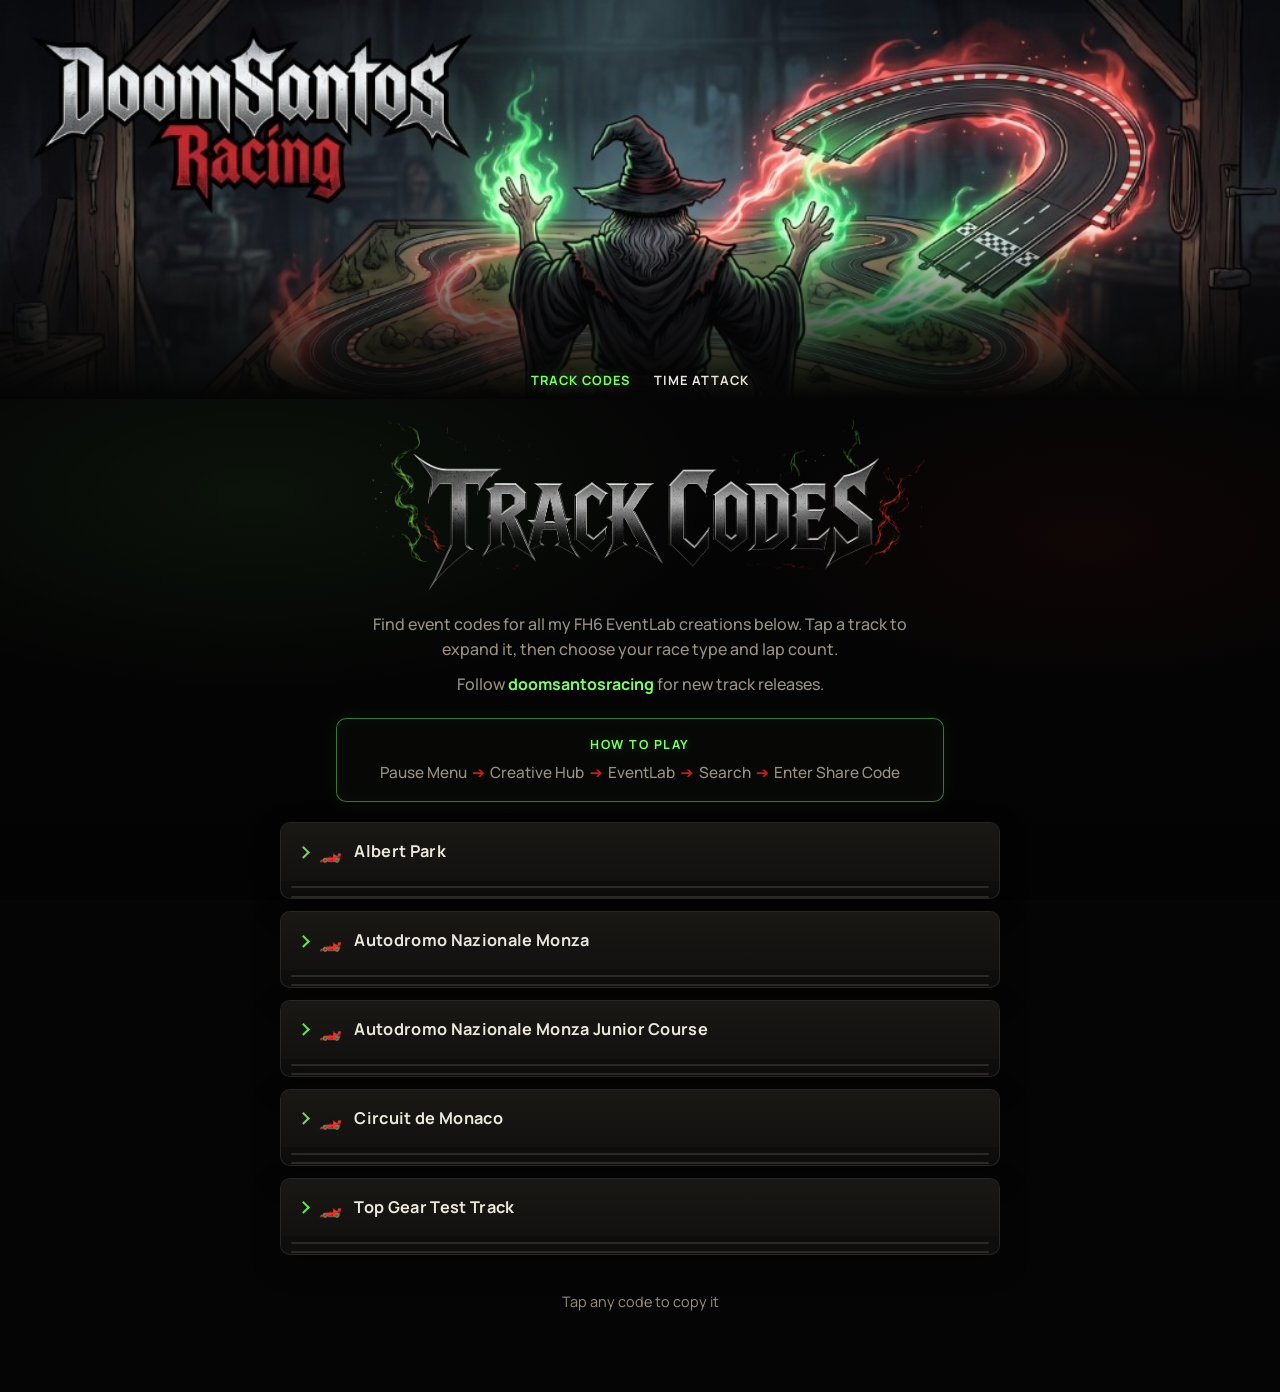
==== commit d701aaaa: "Fix live theme: cache-bust CSS, move brand assets, blend titles. GitHub Pages was serving new HTML w" ====
--- a/index.html
+++ b/index.html
@@ -3,6 +3,13 @@
   <head>
     <meta charset="UTF-8" />
     <meta name="viewport" content="width=device-width, initial-scale=1" />
+    <script>
+      if (location.hostname.endsWith("github.io")) {
+        const base = document.createElement("base");
+        base.href = "/eventlab-codes/";
+        document.head.appendChild(base);
+      }
+    </script>
     <meta
       name="description"
       content="DoomSantos Racing EventLab track share codes. Tap a track, pick race type and laps, copy the code."
@@ -14,7 +21,7 @@
       href="https://fonts.googleapis.com/css2?family=Manrope:wght@400;500;600;700;800&display=swap"
       rel="stylesheet"
     />
-    <link rel="stylesheet" href="styles.css" />
+    <link rel="stylesheet" href="styles.css?v=20260913" />
   </head>
   <body>
     <div class="atmosphere" aria-hidden="true"></div>
@@ -22,7 +29,7 @@
     <div class="banner-hero">
       <img
         class="banner-art"
-        src="assets/brand/banner-hero.jpg"
+        src="brand/banner-hero.jpg"
         alt="DoomSantos Racing — wizard forging a race track"
         width="1024"
         height="319"
@@ -33,12 +40,12 @@
       <header class="hero">
         <nav class="site-nav" aria-label="Site">
           <a href="./" aria-current="page">Track Codes</a>
-          <a href="./leaderboard.html">Time Attack</a>
+          <a href="leaderboard.html">Time Attack</a>
         </nav>
         <h1 id="page-title" class="page-title-fallback">Track Codes</h1>
         <img
           class="title-art"
-          src="assets/brand/title-track-codes-blend.png"
+          src="brand/title-track-codes-blend.png"
           alt="Track Codes"
           width="640"
           height="200"
@@ -76,6 +83,6 @@
     </main>
 
     <div id="toast" class="toast" role="status" aria-live="polite" hidden></div>
-    <script src="app.js" defer></script>
+    <script src="app.js?v=20260913" defer></script>
   </body>
 </html>
--- a/styles.css
+++ b/styles.css
@@ -132,6 +132,7 @@
   height: auto;
   margin: 0.15rem auto 0.85rem;
   background: transparent;
+  mix-blend-mode: screen;
 }
 
 .title-art-ta {
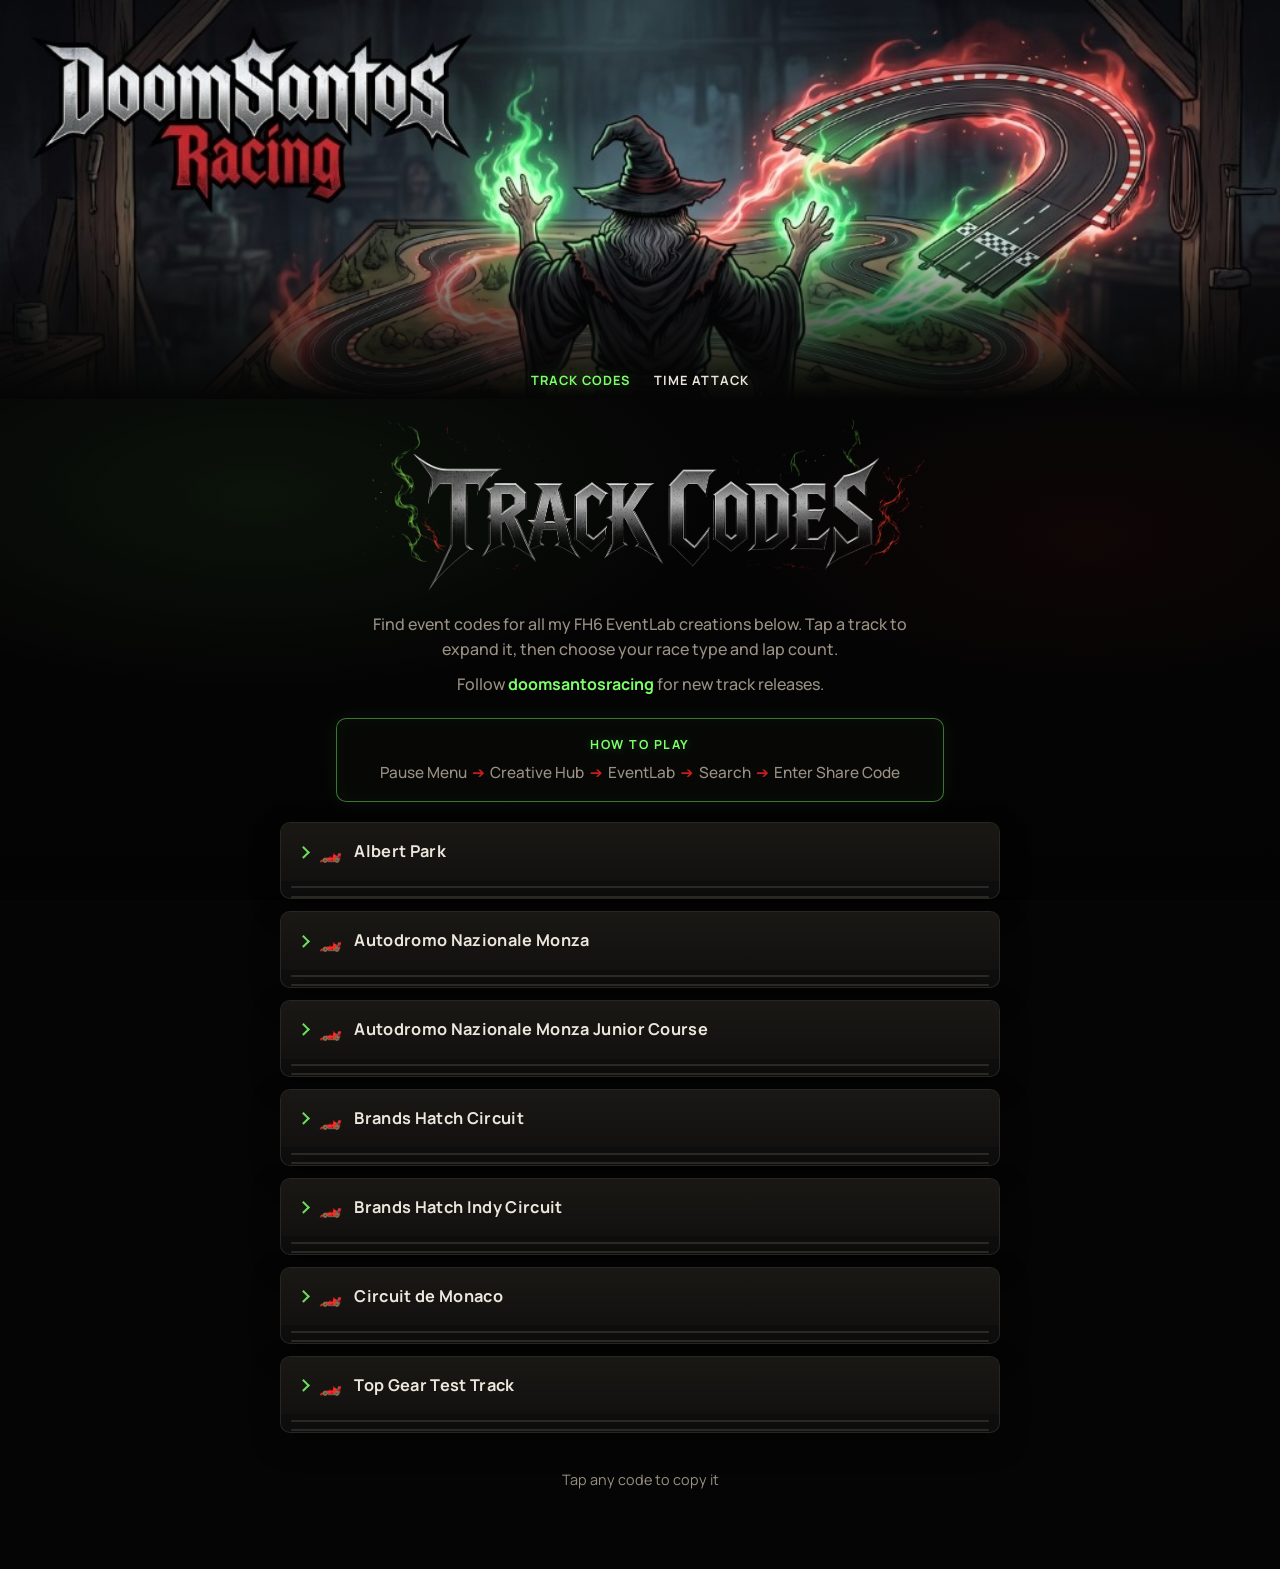
==== commit 2d854f13: "Publish Brands Hatch Circuit and Indy EventLab codes. With and without Drivatars, 5/15/25/50 laps. T" ====
--- a/index.html
+++ b/index.html
@@ -21,7 +21,7 @@
       href="https://fonts.googleapis.com/css2?family=Manrope:wght@400;500;600;700;800&display=swap"
       rel="stylesheet"
     />
-    <link rel="stylesheet" href="styles.css?v=20260913" />
+    <link rel="stylesheet" href="styles.css?v=20261023c" />
   </head>
   <body>
     <div class="atmosphere" aria-hidden="true"></div>
@@ -83,6 +83,9 @@
     </main>
 
     <div id="toast" class="toast" role="status" aria-live="polite" hidden></div>
-    <script src="app.js?v=20260913" defer></script>
+    <script src="app.js?v=20261023d" defer></script>
+    <!-- Cloudflare Web Analytics -->
+    <script type="module" src="https://static.cloudflareinsights.com/beacon.min.js" data-cf-beacon='{"token": "d4b2590935b04c538a728a7368f401f9"}'></script>
+    <!-- End Cloudflare Web Analytics -->
   </body>
 </html>
--- a/styles.css
+++ b/styles.css
@@ -33,6 +33,7 @@
 
 html {
   scroll-behavior: smooth;
+  color-scheme: dark;
 }
 
 body {
@@ -677,9 +678,100 @@
   padding: 0.7rem 0.8rem;
   border-radius: 10px;
   border: 1px solid var(--line);
-  background: rgba(255, 255, 255, 0.03);
+  background: var(--bg-panel-lift);
   color: var(--text);
   font: inherit;
+  color-scheme: dark;
+}
+
+.board-controls select option {
+  background-color: #1a1814;
+  color: #ece7dc;
+}
+
+.dsr-select {
+  position: relative;
+}
+
+.dsr-select-native {
+  position: absolute;
+  width: 1px;
+  height: 1px;
+  padding: 0;
+  margin: -1px;
+  overflow: hidden;
+  clip: rect(0, 0, 0, 0);
+  white-space: nowrap;
+  border: 0;
+}
+
+.dsr-select-btn {
+  width: 100%;
+  padding: 0.7rem 2.4rem 0.7rem 0.8rem;
+  border-radius: 10px;
+  border: 1px solid var(--line);
+  background-color: var(--bg-panel-lift);
+  background-image: url("data:image/svg+xml;utf8,<svg xmlns='http://www.w3.org/2000/svg' width='12' height='8' viewBox='0 0 12 8'><path fill='none' stroke='%239a9184' stroke-width='1.6' stroke-linecap='round' stroke-linejoin='round' d='M1.6 1.8 6 6.2 10.4 1.8'/></svg>");
+  background-repeat: no-repeat;
+  background-position: right 0.85rem center;
+  color: var(--text);
+  font: inherit;
+  text-align: left;
+  cursor: pointer;
+}
+
+.dsr-select-btn:hover,
+.dsr-select-btn:focus-visible {
+  border-color: rgba(125, 255, 106, 0.35);
+  outline: none;
+}
+
+.dsr-select-menu {
+  display: none;
+  position: absolute;
+  z-index: 50;
+  left: 0;
+  right: 0;
+  top: calc(100% + 6px);
+  max-height: 22rem;
+  overflow: auto;
+  padding: 0.35rem;
+  border-radius: 10px;
+  border: 1px solid var(--line);
+  background: var(--bg-panel-lift);
+  box-shadow: var(--shadow);
+}
+
+.dsr-select.is-open .dsr-select-menu {
+  display: flex;
+  flex-direction: column;
+  gap: 2px;
+}
+
+.dsr-select-option {
+  display: block;
+  width: 100%;
+  margin: 0;
+  text-align: left;
+  border: 0;
+  border-radius: 8px;
+  padding: 0.55rem 0.7rem;
+  background: transparent;
+  color: var(--text);
+  font: inherit;
+  cursor: pointer;
+}
+
+.dsr-select-option:hover,
+.dsr-select-option:focus-visible {
+  background: var(--bg-track-hover);
+  color: var(--text);
+  outline: none;
+}
+
+.dsr-select-option[aria-selected="true"] {
+  color: var(--green);
+  background: var(--green-dim);
 }
 
 .board-meta {
